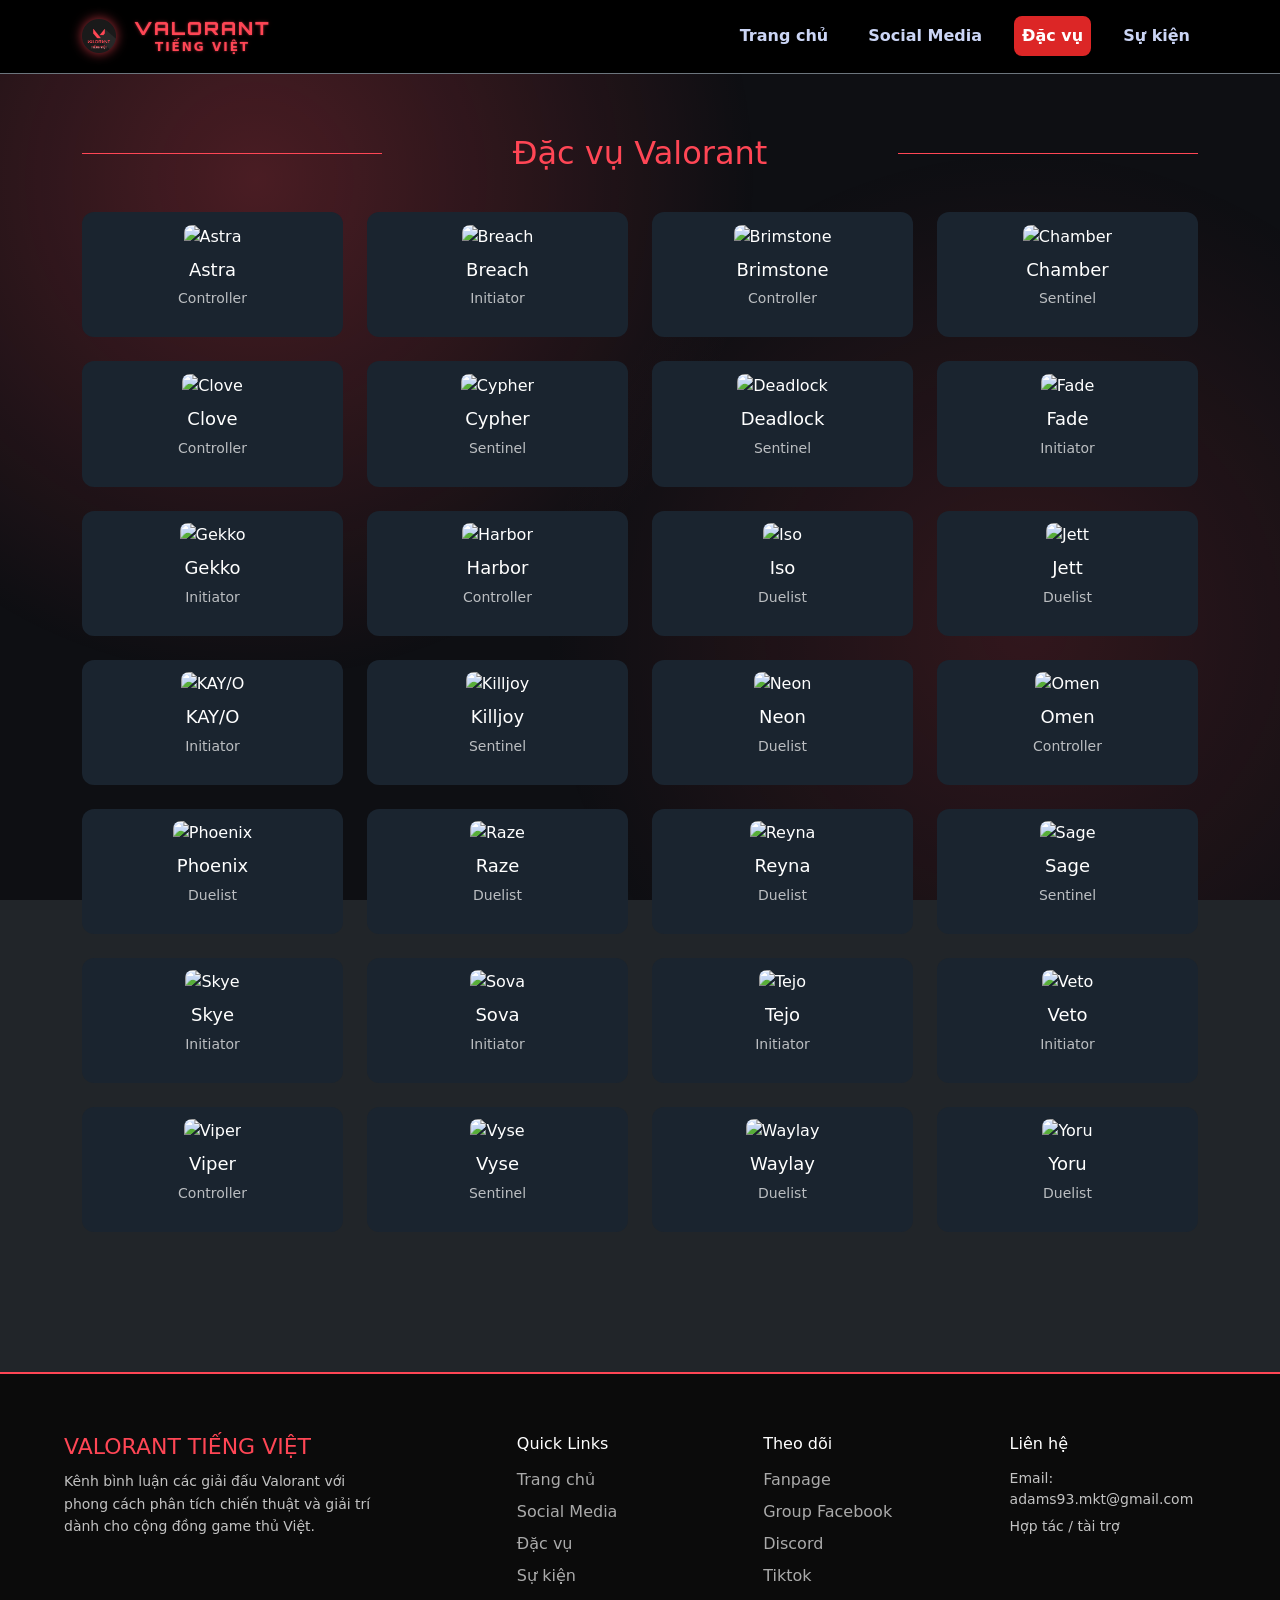
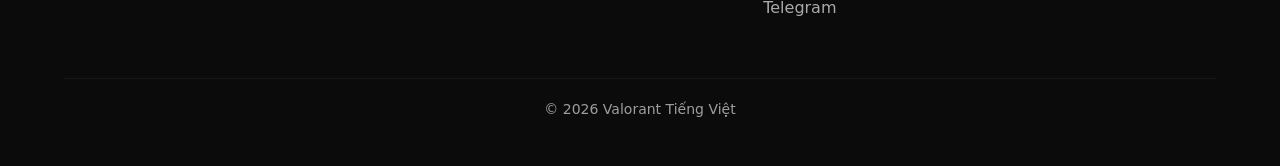
==== agents.html @ aca66531 "final" ====
<!doctype html>
<html lang="vi">

<head>
    <meta charset="UTF-8" />
    <meta name="viewport" content="width=device-width, initial-scale=1" />
    <link href="https://fonts.googleapis.com/css2?family=Orbitron:wght@500;700&display=swap" rel="stylesheet" />
    <link rel="stylesheet" href="assets/icons/bootstrap-icons.css">
    <link rel="stylesheet" href="assets/css/bootstrap.min.css">

    <link rel="stylesheet" href="css/style.css" />
    <link rel="preload" href="assets/fonts/orbitron-500.woff2" as="font" type="font/woff2" crossorigin>
    <title>Valorant VN</title>
</head>

<body class="bg-dark text-white">
    <div id="navbar"></div>

    <section class="agents-section">
        <div class="container">
            <h2 class="section-title">Đặc vụ Valorant</h2>

            <div id="agents"></div>
        </div>
    </section>

    <div id="footer"></div>

    <script src="js/script.js"></script>
</body>

</html>
---- css/style.css ----
/* GLOBAL ESPORTS BACKGROUND */
html,
body {
  height: 100%;
}

body {
  background-image: url("https://www.hok.com/wp-content/uploads/2019/06/Esports_Seating-Reconfiguration_2400.jpg");
  background-size: cover;
  background-position: center;
  background-attachment: fixed;
  background-repeat: no-repeat;
  position: relative;
  display: flex;
  flex-direction: column;
  min-height: 100vh;
}

body::before {
  content: "";
  position: fixed;
  inset: 0;
  background: rgba(8, 8, 12, 0.75);
  backdrop-filter: blur(4px);
  z-index: -1;
}

body::after {
  content: "";
  position: fixed;
  inset: 0;
  background:
    radial-gradient(
      circle at 20% 20%,
      rgba(255, 70, 85, 0.25),
      transparent 40%
    ),
    radial-gradient(circle at 80% 70%, rgba(255, 70, 85, 0.15), transparent 40%);
  pointer-events: none;
  z-index: -1;
}

.navbar-brand {
  text-shadow:
    0 0 2px rgba(255, 70, 85, 0.5),
    0 0 4px rgba(255, 70, 85, 0.25);
  display: flex;
  align-items: center;
  gap: 10px;
  text-decoration: none;
}

.brand-logo {
  height: 34px;
}

.brand-text {
  margin-left: 10px;
  display: flex;
  flex-direction: column;
  align-items: center;
  line-height: 1.1;
}

.brand-main {
  font-size: 18px;
  font-weight: 800;
  letter-spacing: 2px;
  padding-bottom: 2px;
  color: #ff4655;
  font-family: "Orbitron", sans-serif;
  position: relative;
}

.brand-sub {
  font-size: 12px;
  letter-spacing: 2px;
  color: #ff4655;
}

.section-divider {
  height: 2px;
  margin: 80px auto;
  max-width: 1200px;
  background: linear-gradient(90deg, transparent, #ff4655, transparent);
  box-shadow: 0 0 10px rgba(255, 70, 85, 0.6);
}

.section-title {
  text-align: center;
  margin-bottom: 40px;
  position: relative;
  color: #ff4655;
}

.section-title::before,
.section-title::after {
  content: "";
  position: absolute;
  top: 50%;
  width: 300px;
  height: 1px;
  background: #ff4655;
}

.section-title::before {
  left: 0;
}

.section-title::after {
  right: 0;
}

.match-card {
  display: grid;
  grid-template-columns: 80px 1.5fr 1fr 120px 120px;
  align-items: center;
  padding: 16px 22px;
  border-radius: 10px;
  background: linear-gradient(90deg, #1a0507, #1a0507 60%, #0d0203);
  margin-bottom: 12px;
  transition: 0.25s;
}

.match-card:hover {
  transform: translateY(-3px);
  background: linear-gradient(90deg, #2a070b, #2a070b 60%, #140305);
  box-shadow: 0 0 12px rgba(255, 70, 85, 0.25);
}

.match-time {
  font-weight: 700;
  color: #60a5fa;
}

.match-teams {
  display: grid;
  grid-template-columns: 1fr auto 1fr;
  align-items: center;
  gap: 12px;
}

.team-logo-box {
  width: 28px;
  height: 28px;
  display: flex;
  align-items: center;
  justify-content: center;
}

.team-logo {
  max-width: 100%;
  max-height: 100%;
  object-fit: contain;
}

.team {
  display: flex;
  align-items: center;
  gap: 8px;
  font-weight: 600;
}

.team-left {
  justify-content: flex-end;
  text-align: right;
}

.team-right {
  justify-content: flex-start;
  text-align: left;
}

.vs {
  font-weight: 700;
  color: #ff4655;
  letter-spacing: 1px;
}

.match-event {
  opacity: 0.7;
}

.match-blv {
  color: #facc15;
  font-weight: 600;
}

.status-live {
  color: #ff4655;
  font-weight: 700;
  animation: livePulse 1.5s infinite;
}

@keyframes livePulse {
  0% {
    opacity: 1;
  }
  50% {
    opacity: 0.4;
  }
  100% {
    opacity: 1;
  }
}

.status-upcoming {
  color: #ff7a85;
  font-weight: 600;
}

.status-ended {
  opacity: 0.5;
}

.schedule-section {
  min-height: 500px;

  display: flex;

  align-items: flex-start;
}

.schedule-tabs {
  display: flex;
  justify-content: center;
  gap: 10px;
  margin-bottom: 20px;
}

.schedule-tab {
  padding: 8px 18px;
  border-radius: 6px;
  border: none;
  background: #1a0a0c;
  color: white;
  cursor: pointer;
  transition: 0.2s;
}

.schedule-tab:hover {
  background: #2a0e11;
}

.schedule-tab.active {
  background: #ff4655;
  color: white;
}

.navbar-brand img {
  width: 34px;
  height: 34px;
  object-fit: contain;
  filter: drop-shadow(0 0 6px rgba(255, 70, 85, 0.7));
}

.navbar {
  background: #020617;
  padding: 14px 0;
}

.navbar-nav .nav-link {
  color: #cbd5f5;
  font-weight: 600;
  padding: 8px 16px;
  border-radius: 8px;
  position: relative;
  transition: all 0.25s ease;
}

.navbar-nav .nav-link:hover {
  color: white;
  background: #1e293b;
}

.navbar-nav .nav-link.active {
  color: white;
  background: #dc2626;
}

.nav-link.active {
  background: #dc2626;
  color: white !important;
}

.hero-banner {
  width: 100%;
  display: flex;
  justify-content: center;
}

.hero-carousel {
  height: 100%;
  width: 100%;
  position: relative;
}

#hero-carousel {
  height: 520px;
  position: relative;
  overflow: hidden;

  border-radius: 10px;
}

.hero-wrapper {
  margin-top: 50px;
  width: 90%;
  max-width: 1400px;
  position: relative;
}

.hero-slide {
  position: absolute;
  inset: 0;
  background-size: cover;
  background-position: center;
  display: flex;
  align-items: center;
  opacity: 0;
  transition: opacity 0.5s;
}

.hero-slide.active {
  opacity: 1;
  z-index: 2;
}

.hero-watch-btn {
  position: absolute;
  right: 100px;
  bottom: 100px;
  background: #ff4655;
  color: white;
  padding: 14px 26px;
  border-radius: 10px;
  font-weight: 600;
  text-decoration: none;
  font-size: 16px;
  transition: all 0.25s ease;
  box-shadow: 0 6px 20px rgba(255, 70, 85, 0.4);
}

.hero-watch-btn:hover {
  background: #ff2c3e;
  transform: translateY(-2px) scale(1.05);
  box-shadow: 0 10px 30px rgba(255, 70, 85, 0.6);
}

.hero-overlay {
  position: absolute;
  inset: 0;
  background: linear-gradient(
    90deg,
    rgba(0, 0, 0, 0.85),
    rgba(0, 0, 0, 0.4),
    rgba(0, 0, 0, 0)
  );
}

.hero-content {
  position: absolute;
  left: 8%;
  bottom: 18%;
  z-index: 3;
  color: #fff;
  max-width: 600px;
  display: flex;
  flex-direction: column;
  gap: 18px;
}

.hero-status {
  font-size: 14px;
  letter-spacing: 2px;
  text-transform: uppercase;
  font-weight: 700;
  color: #ff4655;
  display: flex;
  align-items: center;
  gap: 8px;
}

.hero-nav {
  position: absolute;
  bottom: 30px;
  right: 40px;
  z-index: 5;
}

.hero-nav button {
  background: #ff4655;
  border: none;
  color: white;
  font-size: 22px;
  padding: 8px 14px;
  margin-left: 10px;
  cursor: pointer;
  border-radius: 4px;
}

.hero-nav button:hover {
  background: #ff2a3d;
}

.hero-match {
  display: flex;
  flex-direction: column;
  gap: 16px;
  margin-top: 20px;
  font-size: 36px;
  font-weight: 800;
  letter-spacing: 1px;
  line-height: 1.1;
  text-transform: uppercase;
}

.hero-team {
  display: flex;
  align-items: center;
  gap: 16px;
}

.hero-logo {
  width: 60px;
  height: 60px;
  object-fit: contain;
}

.hero-vs {
  font-size: 22px;
  font-weight: 700;
  letter-spacing: 3px;
  opacity: 0.85;
  margin-left: 70px;
}

.hero-team-name {
  font-size: 36px;
  font-weight: 800;
  letter-spacing: 1px;
}

.hero-countdown {
  font-size: 18px;
  font-weight: 600;
  color: #ff4655;
}

.hero-progress {
  position: absolute;
  bottom: 0;
  left: 0;
  width: 100%;
  height: 4px;
  background: rgba(255, 255, 255, 0.2);
}

.hero-time-row {
  display: flex;
  align-items: center;
  gap: 16px;
  margin-top: 8px;
  font-size: 16px;
  opacity: 0.9;
}

.hero-progress-bar {
  height: 100%;
  width: 0%;
  background: #ff4655;
  transition: width 0.1s linear;
}

.hero-datetime {
  font-size: 18px;
  opacity: 0.85;
  letter-spacing: 0.5px;
}

.casters-grid {
  display: grid;
  grid-template-columns: repeat(auto-fit, minmax(260px, 1fr));
  gap: 40px;
  max-width: 1100px;
  margin: auto;
}

.caster-card {
  position: relative;
  background: linear-gradient(145deg, #0f0f0f, #1c1c1c);
  border-radius: 16px;
  padding: 35px 25px;
  text-align: center;
  overflow: hidden;
  transition: 0.35s;
  border: 1px solid rgba(255, 255, 255, 0.05);
}

.caster-card::before {
  content: "";
  position: absolute;
  inset: 0;
  background: linear-gradient(
    120deg,
    transparent,
    rgba(255, 70, 85, 0.25),
    transparent
  );
  opacity: 0;
  transition: 0.4s;
}

.caster-card:hover {
  transform: translateY(-12px) scale(1.03);
  border: 1px solid rgba(255, 70, 85, 0.6);
  box-shadow:
    0 0 25px rgba(255, 70, 85, 0.4),
    0 0 50px rgba(255, 70, 85, 0.2);
}

.caster-card:hover::before {
  opacity: 1;
}

.caster-avatar {
  width: 120px;
  height: 120px;
  border-radius: 50%;
  object-fit: cover;
  margin-bottom: 18px;
  border: 3px solid #ff4655;
  box-shadow:
    0 0 10px #ff4655,
    0 0 25px rgba(255, 70, 85, 0.7),
    0 0 40px rgba(255, 70, 85, 0.4);
  transition: 0.3s;
}

.caster-card:hover .caster-avatar {
  transform: scale(1.1);
  box-shadow:
    0 0 15px #ff4655,
    0 0 35px #ff4655,
    0 0 60px rgba(255, 70, 85, 0.8);
}

.caster-name {
  font-size: 20px;
  font-weight: 700;
  margin-bottom: 8px;
  color: #fff;
  letter-spacing: 1px;
}

.caster-desc {
  font-size: 14px;
  opacity: 0.75;
  line-height: 1.6;
  max-width: 220px;
  margin: auto;
}

/* ============================= */
/* FOOTER */
/* ============================= */

.site-footer {
  background: #0b0b0b;
  border-top: 2px solid #ff4655;
  padding: 60px 0 30px;
  margin-top: 80px;
}

.footer-container {
  width: 90%;
  max-width: 1200px;
  margin: auto;
}

.footer-grid {
  display: grid;
  grid-template-columns: 2fr 1fr 1fr 1fr;
  gap: 40px;
}

.footer-logo {
  color: #ff4655;
  font-size: 22px;
  margin-bottom: 10px;
}

.footer-desc {
  opacity: 0.75;
  line-height: 1.6;
  font-size: 14px;
  max-width: 320px;
}

.footer-links h4 {
  margin-bottom: 15px;
  font-size: 16px;
}

.footer-links ul {
  list-style: none;
  padding: 0;
  margin: 0;
}

.footer-links li {
  margin-bottom: 8px;
}

.footer-links a {
  color: #aaa;
  text-decoration: none;
  transition: 0.25s;
}

.footer-links a:hover {
  color: #ff4655;
}

.footer-links p {
  opacity: 0.75;
  font-size: 14px;
  margin-bottom: 6px;
}

.footer-bottom {
  margin-top: 50px;
  padding-top: 20px;
  border-top: 1px solid rgba(255, 255, 255, 0.08);
  text-align: center;
  font-size: 14px;
  opacity: 0.6;
}

.livestream-grid {
  display: grid;
  grid-template-columns: repeat(2, 1fr);
  gap: 20px;
  max-width: 1000px;
  margin: auto;
}

.livestream-banner {
  position: relative;
  display: block;
  border-radius: 12px;
  overflow: hidden;
  border: 1px solid rgba(255, 255, 255, 0.1);
}

.livestream-banner img {
  width: 100%;
  height: 200px;
  object-fit: cover;
  transition: 0.35s;
}

.livestream-banner::after {
  content: "";
  position: absolute;
  left: 0;
  bottom: 0;
  width: 100%;
  height: 55%;
  background: linear-gradient(
    to top,
    rgba(0, 0, 0, 0.85),
    rgba(0, 0, 0, 0.4),
    transparent
  );
}

.livestream-title {
  position: absolute;
  bottom: 10px;
  left: 50%;
  transform: translateX(-50%);
  font-size: 16px;
  font-weight: 700;
  letter-spacing: 2px;
  text-transform: uppercase;
  color: white;
  z-index: 2;
  text-align: center;
}

.livestream-banner:hover img {
  transform: scale(1.08);
}

.beacons-links {
  max-width: 640px;
  margin: 40px auto 0;
  display: flex;
  flex-direction: column;
  gap: 18px;
}

.beacons-pill {
  position: relative;
  display: flex;
  align-items: center;
  justify-content: center;
  padding: 20px 50px;
  font-size: 18px;
  border-radius: 999px;
  background: rgba(255, 255, 255, 0.06);
  border: 1px solid rgba(255, 255, 255, 0.15);
  color: white;
  text-decoration: none;
  font-weight: 600;
  transition: 0.25s;
}

.beacons-pill i {
  position: absolute;
  left: 25px;
  font-size: 30px;
  opacity: 0.9;
}

.beacons-pill:hover {
  background: #ff4655;
  border-color: #ff4655;
  transform: translateY(-3px);
  box-shadow: 0 8px 20px rgba(255, 70, 85, 0.35);
}

.sponsor-container {
  max-width: 1200px;
  margin: auto;
}

.sponsor-header {
  text-align: center;
  margin-bottom: 60px;
}

.sponsor-label {
  font-size: 18px;
  color: #aaa;
  position: relative;
  display: inline-block;
  padding-left: 50px;
}

.sponsor-label::before {
  content: "";
  position: absolute;
  left: 0;
  top: 50%;
  width: 40px;
  height: 2px;
  background: #ff4655;
}

.sponsor-title {
  font-size: 42px;
  color: #ff4655;
  margin: 10px 0 30px;
}

.sponsor-btn {
  display: inline-block;
  padding: 12px 32px;
  border: 1px solid white;
  color: white;
  text-decoration: none;
  transition: 0.3s;
}

.sponsor-btn:hover {
  background: #ff4655;
  border-color: #ff4655;
}

.sponsor-grid {
  display: grid;
  grid-template-columns: repeat(4, 1fr);
  gap: 40px;
  align-items: center;
}

.sponsor-item {
  display: flex;
  align-items: center;
  justify-content: center;
  padding: 30px;
  border: 1px solid rgba(255, 255, 255, 0.08);
  border-radius: 10px;
  background: rgba(0, 0, 0, 0.3);
  transition: 0.3s;
}

.sponsor-item img {
  max-height: 75px;
  transition: 0.3s;
}

.sponsor-item:hover {
  border-color: #ff4655;
  transform: translateY(-4px);
}

.sponsor-item:hover img {
  filter: none;
  opacity: 1;
}

.agents-section {
  padding: 60px 20px;
  text-align: center;
}

.agents-title {
  font-size: 32px;
  margin-bottom: 40px;
  letter-spacing: 3px;
}

#agents {
  display: grid;
  grid-template-columns: repeat(4, 1fr);
  gap: 24px;
  max-width: 1200px;
  margin: auto;
}

.agent-card {
  background: #1a242f;
  border-radius: 12px;
  padding: 12px;
  transition: 0.25s;
  cursor: pointer;
}

.agent-card:hover {
  transform: translateY(-6px);
  background: #ff4655;
}

.agent-card img {
  width: 100%;
  aspect-ratio: 3/4;
  object-fit: cover;
  border-radius: 8px;
}

.agent-card h3 {
  margin-top: 10px;
  font-size: 18px;
}

.agent-card p {
  opacity: 0.7;
  font-size: 14px;
}

@media (max-width: 1100px) {
  #agents {
    grid-template-columns: repeat(3, 1fr);
  }
}

@media (max-width: 700px) {
  #agents {
    grid-template-columns: repeat(2, 1fr);
  }
}

@media (max-width: 450px) {
  #agents {
    grid-template-columns: 1fr;
  }
}
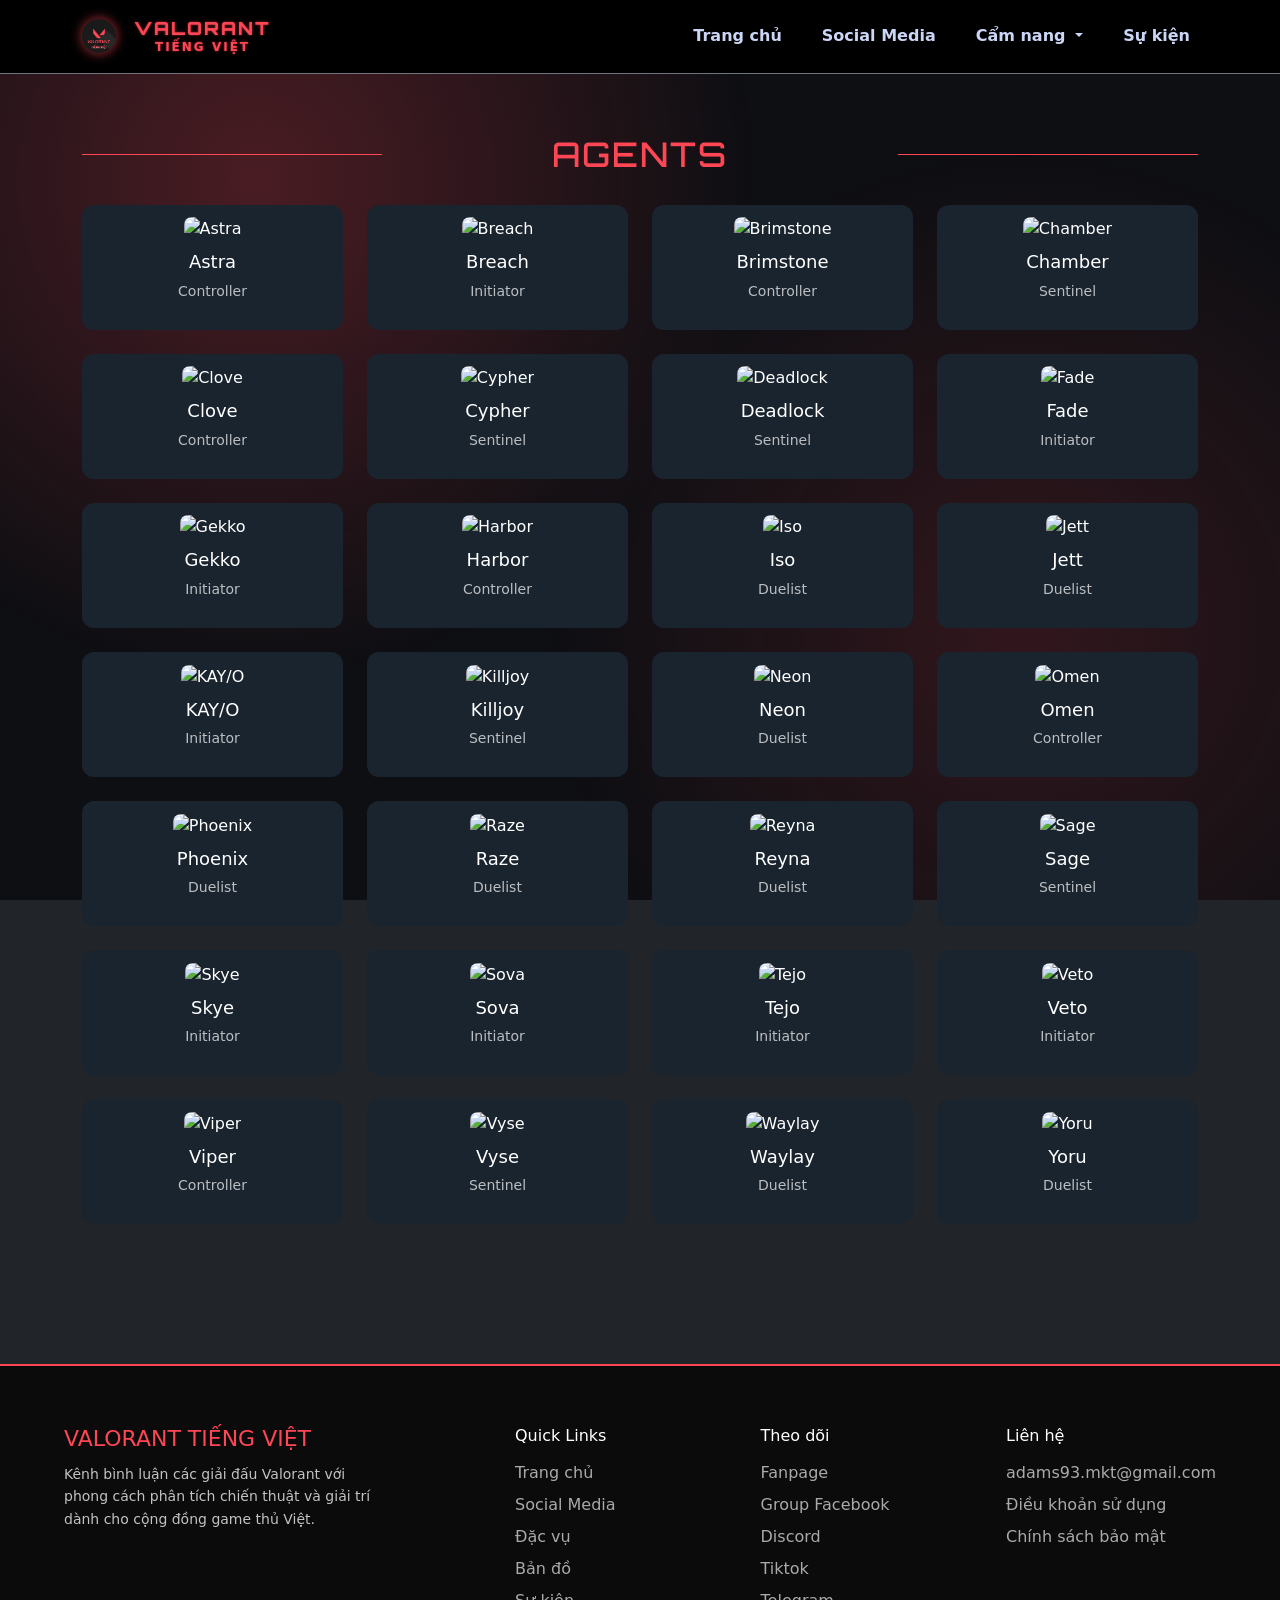
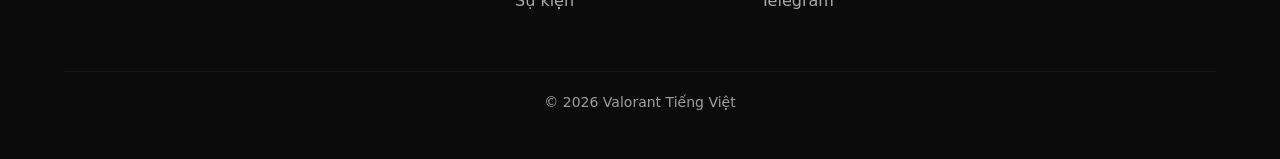
==== commit 5b8efa96: "add agent map" ====
--- a/agents.html
+++ b/agents.html
@@ -9,7 +9,6 @@
     <link rel="stylesheet" href="assets/css/bootstrap.min.css">
 
     <link rel="stylesheet" href="css/style.css" />
-    <link rel="preload" href="assets/fonts/orbitron-500.woff2" as="font" type="font/woff2" crossorigin>
     <title>Valorant VN</title>
 </head>
 
@@ -18,7 +17,7 @@
 
     <section class="agents-section">
         <div class="container">
-            <h2 class="section-title">Đặc vụ Valorant</h2>
+            <h2 class="section-title">AGENTS</h2>
 
             <div id="agents"></div>
         </div>
@@ -26,6 +25,7 @@
 
     <div id="footer"></div>
 
+    <script src="assets/js/bootstrap.bundle.min.js"></script>
     <script src="js/script.js"></script>
 </body>
 
--- a/css/style.css
+++ b/css/style.css
@@ -296,8 +296,16 @@
 }
 
 #hero-carousel {
-  height: 520px;
+  width: 100%;
+
+  margin: 0 auto;
+
+  max-width: 1280px;
+
+  aspect-ratio: 16/9;
+
   position: relative;
+
   overflow: hidden;
 
   border-radius: 10px;
@@ -305,8 +313,8 @@
 
 .hero-wrapper {
   margin-top: 50px;
-  width: 90%;
-  max-width: 1400px;
+  width: 100%;
+  max-width: 1280px;
   position: relative;
 }
 
@@ -878,3 +886,190 @@
     grid-template-columns: 1fr;
   }
 }
+
+.map-section {
+  margin-bottom: 80px;
+}
+
+.section-title {
+  font-family: "Orbitron", sans-serif;
+  text-align: center;
+  margin-bottom: 30px;
+  font-size: 34px;
+  letter-spacing: 2px;
+}
+
+.map-content {
+  margin-bottom: 20px;
+}
+
+.map-banner img {
+  width: 100%;
+  border-radius: 10px;
+}
+
+.map-callout {
+  text-align: center;
+}
+
+.map-callout img {
+  max-width: 350px;
+  width: 100%;
+  border-radius: 8px;
+  border: 2px solid rgba(255, 255, 255, 0.1);
+}
+
+.map-desc {
+  max-width: 900px;
+  margin: auto;
+  text-align: center;
+  line-height: 1.7;
+  opacity: 0.9;
+}
+
+/* Mobile */
+
+@media (max-width: 991px) {
+  .map-callout {
+    margin-top: 20px;
+  }
+
+  .map-callout img {
+    max-width: 280px;
+  }
+}
+
+/* ===== Modal Background ===== */
+
+.policy-modal {
+  position: fixed;
+  top: 0;
+  left: 0;
+  width: 100%;
+  height: 100%;
+
+  display: none;
+
+  justify-content: center;
+  align-items: center;
+
+  background: rgba(0, 0, 0, 0.7);
+
+  backdrop-filter: blur(6px);
+
+  z-index: 9999;
+}
+
+.policy-modal.active {
+  display: flex;
+}
+
+/* ===== Modal Box ===== */
+
+.policy-modal-box {
+  width: 90%;
+  max-width: 720px;
+
+  max-height: 80vh;
+
+  overflow-y: auto;
+
+  padding: 35px 40px;
+
+  background: #0f1923;
+
+  border-radius: 8px;
+
+  color: white;
+
+  box-shadow: 0 30px 80px rgba(0, 0, 0, 0.8);
+}
+
+/* ===== Close Button ===== */
+
+.policy-close {
+  position: absolute;
+
+  top: 15px;
+  right: 20px;
+
+  border: none;
+
+  background: none;
+
+  font-size: 20px;
+
+  color: #aaa;
+
+  cursor: pointer;
+}
+
+.policy-close:hover {
+  color: #ff4655;
+}
+
+/* ===== Scrollbar ===== */
+
+.policy-modal-box::-webkit-scrollbar {
+  width: 6px;
+}
+
+.policy-modal-box::-webkit-scrollbar-thumb {
+  background: #ff4655;
+  border-radius: 10px;
+}
+
+/* ===== Lock Scroll ===== */
+
+body.modal-open {
+  overflow: hidden;
+  padding-right: var(--scrollbar-width);
+  position: fixed;
+  width: 100%;
+  overflow-y: scroll;
+}
+
+/* Title chính */
+.policy-modal-box h2 {
+  color: #ff4655;
+  text-align: center;
+  font-size: 28px;
+  margin-bottom: 24px;
+  font-weight: 600;
+  letter-spacing: 0.5px;
+}
+
+/* Các tiêu đề nhỏ */
+.policy-modal-box h3 {
+  font-size: 18px;
+  margin-top: 20px;
+  margin-bottom: 6px;
+  font-weight: 600;
+  color: #ff4655;
+}
+
+/* Nội dung */
+.policy-modal-box p {
+  font-size: 15px;
+  line-height: 1.7;
+  color: #d8d8d8;
+}
+
+/* Khoảng cách đoạn */
+.policy-modal-box p + h3 {
+  margin-top: 18px;
+}
+
+.dropdown-menu {
+  border-radius: 8px;
+  border: 1px solid rgba(255, 255, 255, 0.1);
+}
+
+.dropdown-item {
+  padding: 10px 18px;
+}
+
+.dropdown-item:hover {
+  background: #ff4655;
+  color: white;
+}
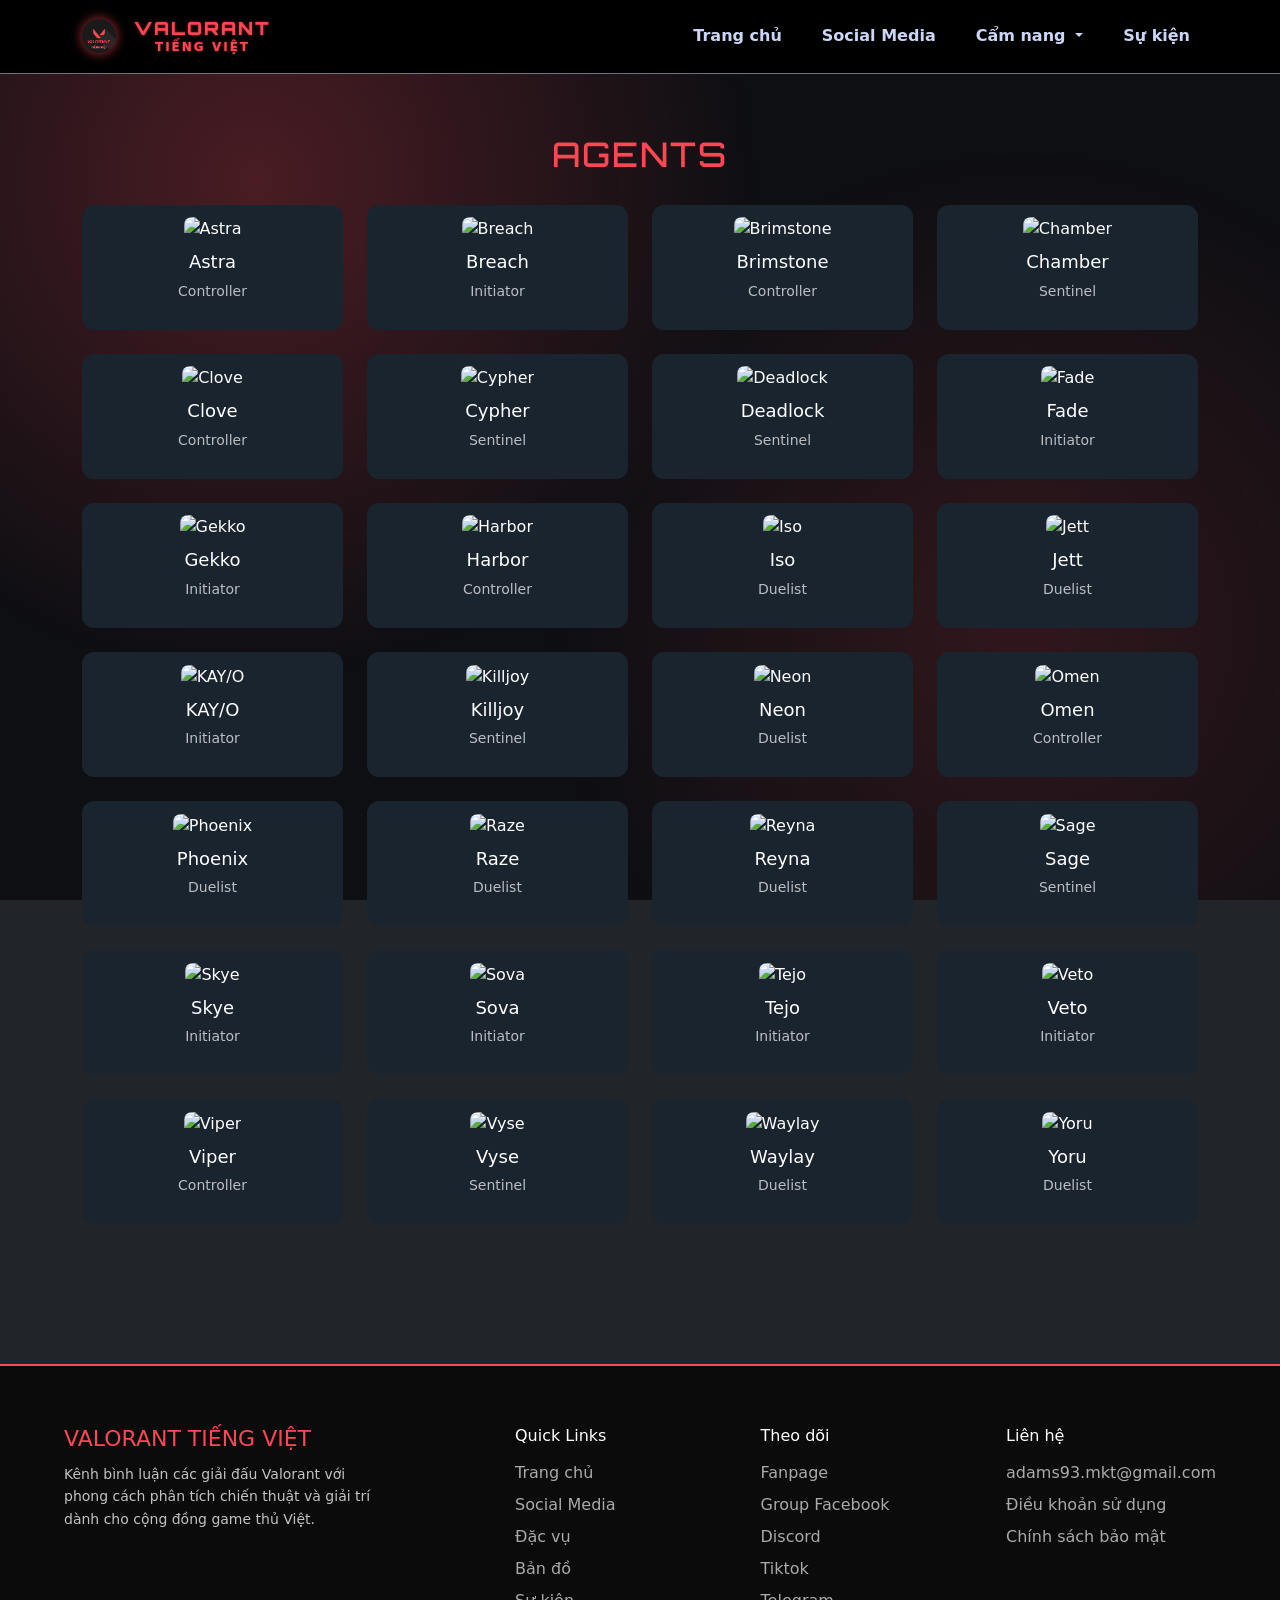
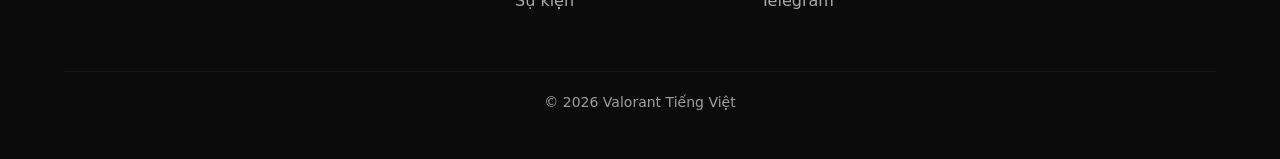
==== commit 0ce970f7: "fix responsive" ====
--- a/agents.html
+++ b/agents.html
@@ -9,7 +9,7 @@
     <link rel="stylesheet" href="assets/css/bootstrap.min.css">
 
     <link rel="stylesheet" href="css/style.css" />
-    <title>Valorant VN</title>
+  <title>Valorant Tiếng Việt</title>
 </head>
 
 <body class="bg-dark text-white">
--- a/css/style.css
+++ b/css/style.css
@@ -87,28 +87,13 @@
 }
 
 .section-title {
+  position: relative;
+  color: #ff4655;
+  font-family: "Orbitron", sans-serif;
   text-align: center;
-  margin-bottom: 40px;
-  position: relative;
-  color: #ff4655;
-}
-
-.section-title::before,
-.section-title::after {
-  content: "";
-  position: absolute;
-  top: 50%;
-  width: 300px;
-  height: 1px;
-  background: #ff4655;
-}
-
-.section-title::before {
-  left: 0;
-}
-
-.section-title::after {
-  right: 0;
+  margin-bottom: 30px;
+  font-size: 34px;
+  letter-spacing: 2px;
 }
 
 .match-card {
@@ -891,14 +876,6 @@
   margin-bottom: 80px;
 }
 
-.section-title {
-  font-family: "Orbitron", sans-serif;
-  text-align: center;
-  margin-bottom: 30px;
-  font-size: 34px;
-  letter-spacing: 2px;
-}
-
 .map-content {
   margin-bottom: 20px;
 }
@@ -939,6 +916,20 @@
   }
 }
 
+.event-section {
+  padding: 60px 20px;
+  text-align: center;
+}
+
+.event-section img {
+  max-width: 800px;
+  width: 100%;
+  height: auto;
+  display: block;
+  margin: auto;
+  border-radius: 10px;
+}
+
 /* ===== Modal Background ===== */
 
 .policy-modal {
@@ -1073,3 +1064,134 @@
   background: #ff4655;
   color: white;
 }
+
+/* RESPONSIVE */
+/* Desktop */
+.sponsor-grid {
+  display: grid;
+  grid-template-columns: repeat(4, 1fr);
+  gap: 40px;
+  align-items: center;
+}
+
+/* Tablet */
+@media (max-width: 992px) {
+  .sponsor-grid {
+    grid-template-columns: repeat(2, 1fr);
+    gap: 25px;
+  }
+
+  .footer-grid {
+    grid-template-columns: 1fr 1fr;
+  }
+}
+
+/* Mobile */
+@media (max-width: 576px) {
+  .sponsor-grid {
+    grid-template-columns: 1fr;
+    gap: 20px;
+  }
+  .sponsor-item {
+    padding: 20px;
+  }
+
+  .sponsor-item img {
+    max-height: 60px;
+  }
+}
+
+@media (max-width: 768px) {
+  .match-card {
+    grid-template-columns: 1fr;
+    text-align: center;
+    gap: 10px;
+    padding: 16px;
+    border-radius: 16px;
+    padding: 18px;
+    background: linear-gradient(180deg, #260000, #120000);
+  }
+
+  .match-time {
+    text-align: center;
+    font-weight: 700;
+    font-size: 15px;
+  }
+
+  .match-teams {
+    display: flex;
+    align-items: center;
+    justify-content: center;
+    gap: 12px;
+  }
+
+  .team {
+    display: flex;
+    flex-direction: column;
+    align-items: center;
+    gap: 4px;
+  }
+
+  .team-logo {
+    width: 28px;
+    height: 28px;
+  }
+
+  .team-name {
+    font-size: 14px;
+  }
+
+  .vs {
+    font-size: 13px;
+    opacity: 0.7;
+  }
+
+  .match-event {
+    text-align: center;
+    font-size: 13px;
+    opacity: 0.8;
+  }
+
+  .match-blv {
+    text-align: center;
+    font-size: 13px;
+  }
+
+  .status-live,
+  .status-upcoming,
+  .status-ended {
+    margin: auto;
+    width: fit-content;
+  }
+
+  .section-title {
+    font-size: 26px;
+    letter-spacing: 3px;
+    margin: 40px 0 20px;
+  }
+
+  .footer-grid {
+    grid-template-columns: 1fr;
+    gap: 30px;
+    text-align: center;
+  }
+
+  .footer-desc {
+    max-width: 600px;
+    margin: auto;
+    font-size: 13px;
+    line-height: 1.4;
+  }
+
+  .footer-links ul {
+    padding: 0;
+  }
+
+  .footer-links a {
+    font-size: 13px;
+  }
+
+  .event-section img {
+    max-width: 100%;
+  }
+}
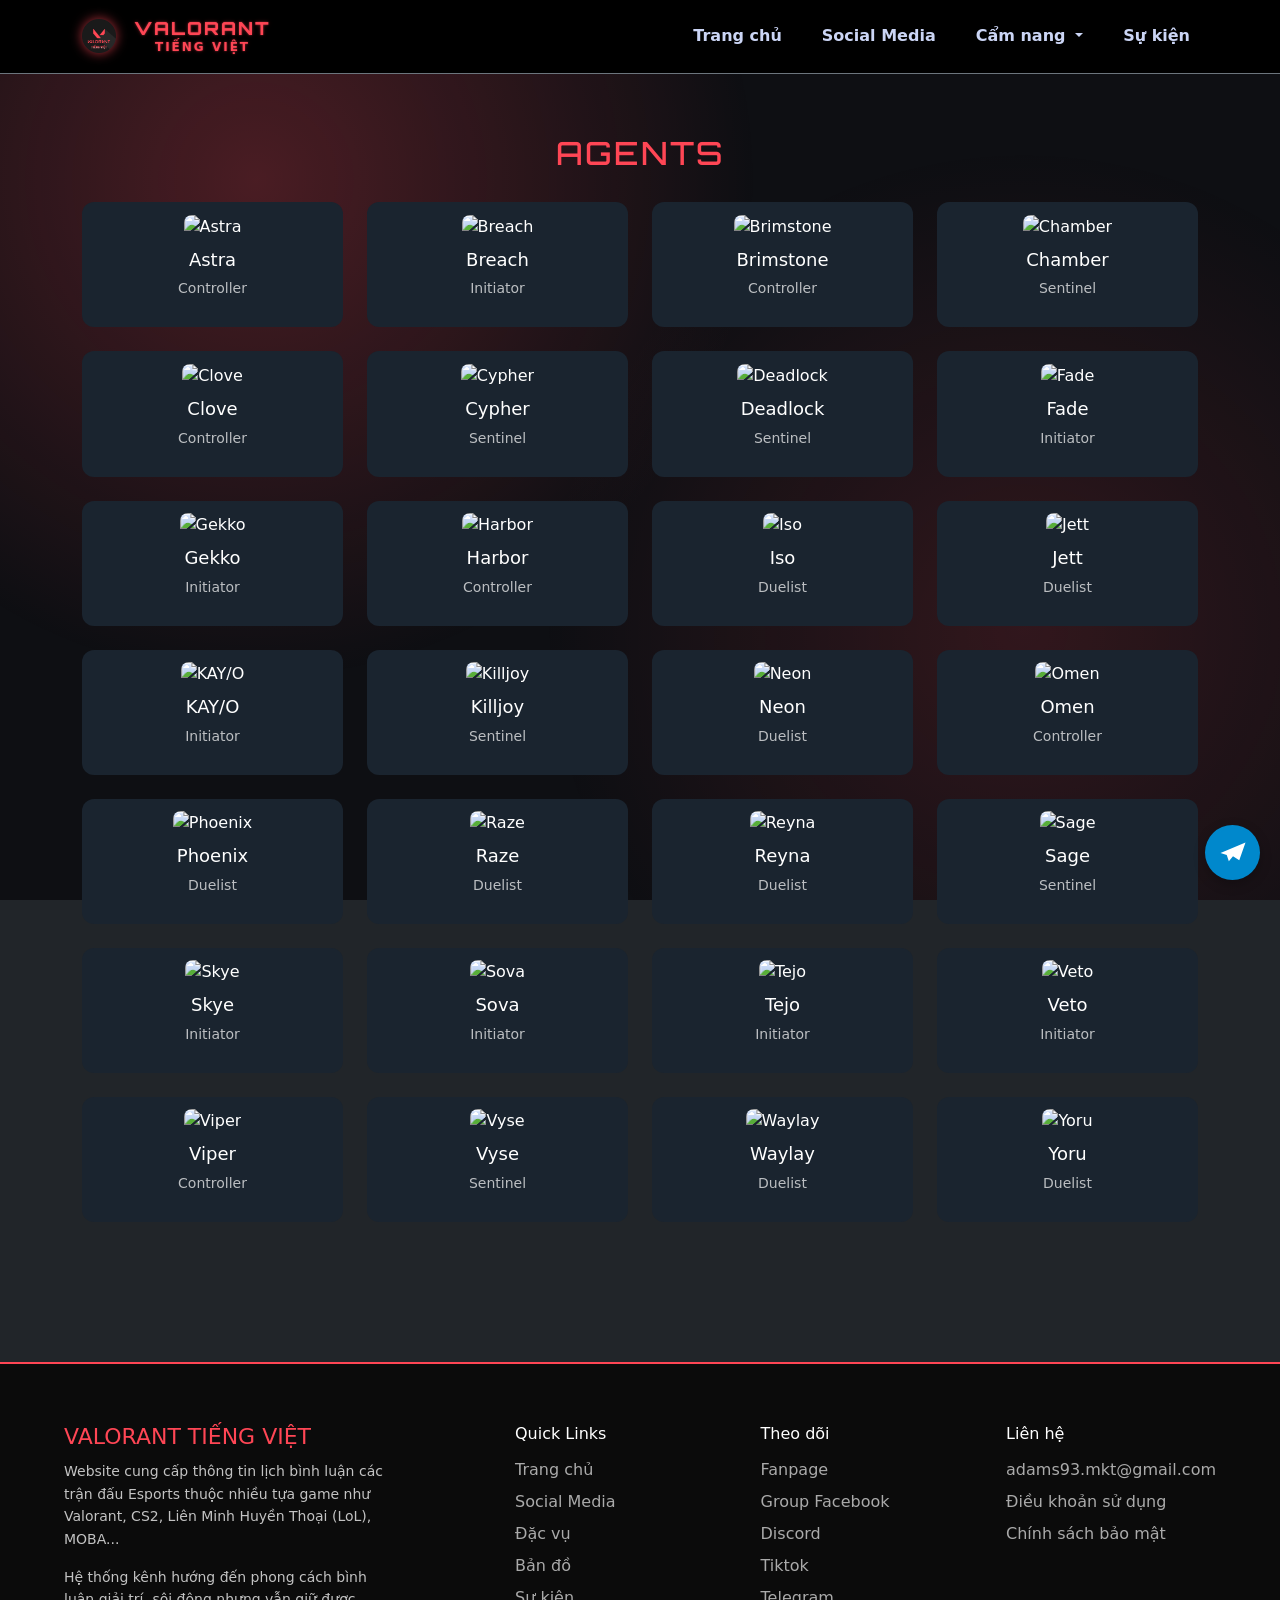
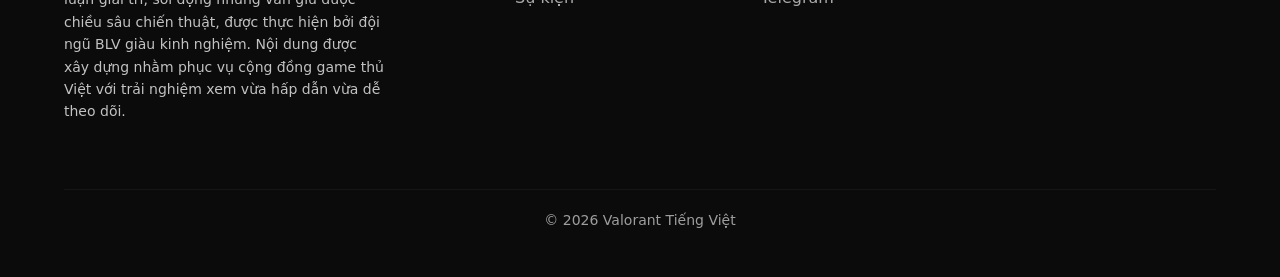
==== commit c0fff7ab: "SEO" ====
--- a/agents.html
+++ b/agents.html
@@ -8,9 +8,20 @@
     <link rel="stylesheet" href="assets/icons/bootstrap-icons.css">
     <link rel="stylesheet" href="assets/css/bootstrap.min.css">
 
+    <link rel="icon" href="assets/ValoranTV.png">
     <link rel="stylesheet" href="css/style.css" />
-  <title>Valorant Tiếng Việt</title>
+    <title>Valorant Tiếng Việt</title>
 </head>
+
+<!-- Google tag (gtag.js) -->
+<script async src="https://www.googletagmanager.com/gtag/js?id=G-FRX8KVYH2F"></script>
+<script>
+    window.dataLayer = window.dataLayer || [];
+    function gtag() { dataLayer.push(arguments); }
+    gtag('js', new Date());
+
+    gtag('config', 'G-FRX8KVYH2F');
+</script>
 
 <body class="bg-dark text-white">
     <div id="navbar"></div>
--- a/css/style.css
+++ b/css/style.css
@@ -471,6 +471,10 @@
   letter-spacing: 0.5px;
 }
 
+.hero-mobile {
+  display: none;
+}
+
 .casters-grid {
   display: grid;
   grid-template-columns: repeat(auto-fit, minmax(260px, 1fr));
@@ -632,7 +636,7 @@
 
 .livestream-grid {
   display: grid;
-  grid-template-columns: repeat(2, 1fr);
+  grid-template-columns: repeat(auto-fit, minmax(400px, 1fr));
   gap: 20px;
   max-width: 1000px;
   margin: auto;
@@ -930,6 +934,15 @@
   border-radius: 10px;
 }
 
+.event-section ul li {
+  margin-bottom: 8px;
+}
+
+.section-title {
+  font-family: "Orbitron", sans-serif;
+  font-size: 32px;
+}
+
 /* ===== Modal Background ===== */
 
 .policy-modal {
@@ -1194,4 +1207,92 @@
   .event-section img {
     max-width: 100%;
   }
-}
+
+  .hero-desktop {
+    display: none;
+  }
+
+  .hero-mobile {
+    display: flex;
+    position: absolute;
+    inset: 0;
+    align-items: center;
+    justify-content: center;
+    gap: 20px;
+    z-index: 3;
+  }
+
+  .hero-mobile .hero-team {
+    display: flex;
+    flex-direction: column;
+    align-items: center;
+    gap: 8px;
+  }
+
+  .hero-mobile .hero-logo {
+    width: 42px;
+    height: 42px;
+  }
+
+  .hero-mobile .hero-team-name {
+    font-size: 14px;
+    font-weight: 700;
+  }
+
+  .hero-mobile .hero-vs {
+    font-size: 22px;
+    font-weight: 800;
+    color: #ff4655;
+  }
+
+  /* button center mobile */
+
+  .hero-watch-btn {
+    left: 50%;
+    transform: translateX(-50%);
+    right: auto;
+    bottom: 16px;
+    padding: 8px 16px;
+    font-size: 12px;
+  }
+
+  .hero-nav {
+    display: none;
+  }
+}
+
+.tele-btn {
+  position: fixed;
+  bottom: 20px;
+  right: 20px;
+  width: 55px;
+  height: 55px;
+  background: #0088cc;
+  border-radius: 50%;
+  display: flex;
+  align-items: center;
+  justify-content: center;
+  box-shadow: 0 4px 12px rgba(0, 0, 0, 0.25);
+  z-index: 9999;
+  transition: all 0.3s ease;
+  padding: 0;
+  animation: pulse 2s infinite;
+}
+
+.tele-btn img {
+  width: 50px;
+  height: 50px;
+  object-fit: contain;
+  display: block;
+}
+
+.tele-btn:hover {
+  transform: scale(1.1);
+  background: #0077b5;
+}
+
+@keyframes pulse {
+  0% { box-shadow: 0 0 0 0 rgba(0,136,204, 0.7); }
+  70% { box-shadow: 0 0 0 10px rgba(0,136,204, 0); }
+  100% { box-shadow: 0 0 0 0 rgba(0,136,204, 0); }
+}
